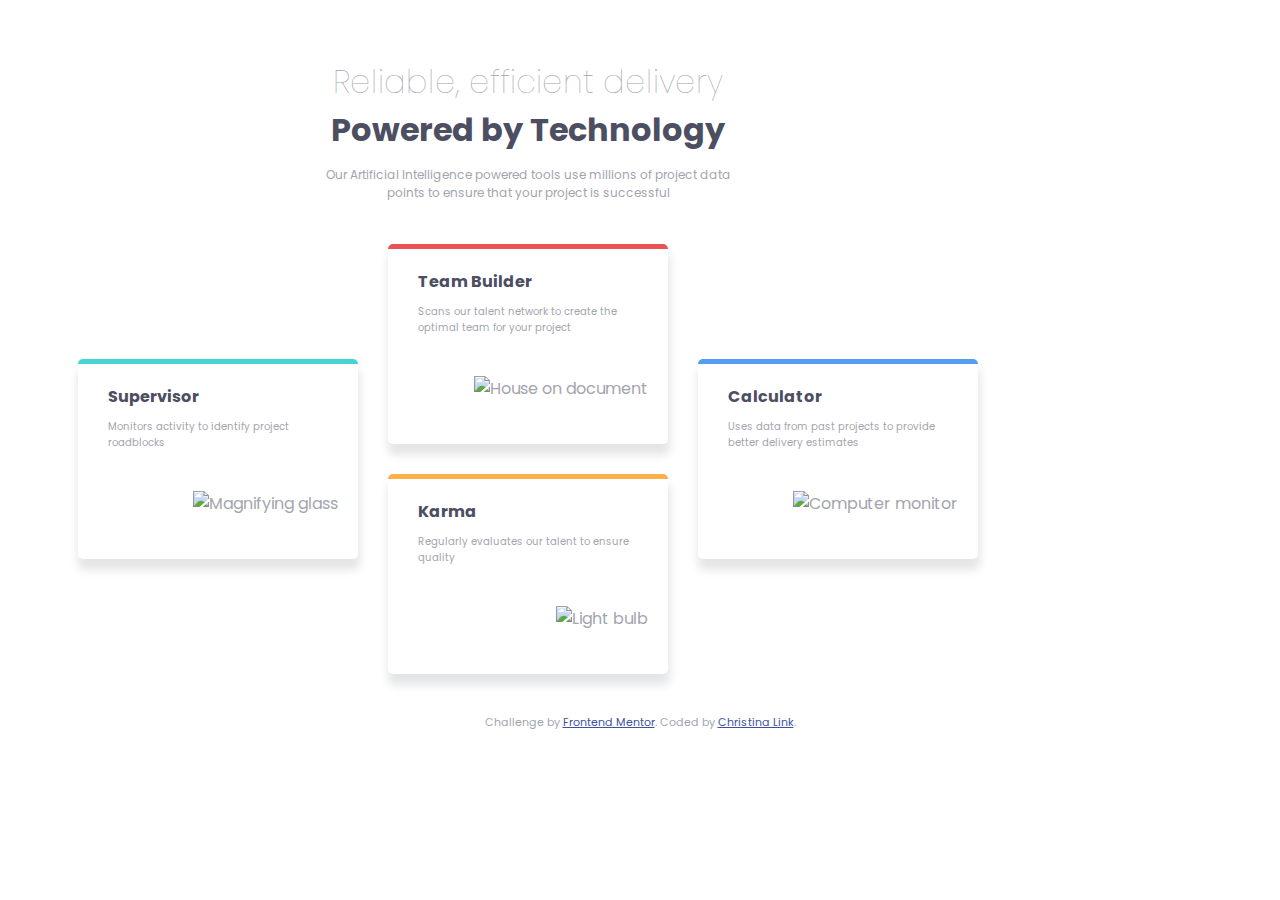
==== four-card-feature-section/index.html @ a08b6974 "Initial Commit" ====
<!DOCTYPE html>
<html lang="en">

<head>
  <meta charset="UTF-8">
  <meta name="viewport" content="width=device-width, initial-scale=1.0">
  <!-- displays site properly based on user's device -->

  <link rel="icon" type="image/png" sizes="32x32" href="./images/favicon-32x32.png">

  <title>Frontend Mentor | Four card feature section</title>

  <link rel="stylesheet" href="style.css">

  <link href="https://fonts.googleapis.com/css2?family=Poppins:wght@200;400;600&display=swap" rel="stylesheet">

</head>

<body>

  <div class="grid-container">
    <header class="header">
      <h1>Reliable, efficient delivery</h1>
      <h1 class="bold">Powered by Technology</h1>
      <p class="headerText">Our Artificial Intelligence powered tools use millions of
        project data points to ensure that your project is successful</p>
    </header>
    <article class="card card1">
      <h4>Supervisor</h4>
      <p>Monitors activity to identify project roadblocks</p>
      <img src="/images/icon-supervisor.svg" alt="Magnifying glass">
    </article>
    <article class="card card2">
      <h4>Team Builder</h4>
      <p>Scans our talent network to create the optimal team for your project</p>
      <img src="/images/icon-team-builder.svg" alt="House on document">
    </article>
    <article class="card card3">
      <h4>Karma</h4>
      <p>Regularly evaluates our talent to ensure quality</p>
      <img src="/images/icon-karma.svg" alt="Light bulb">
    </article>
    <article class="card card4">
      <h4>Calculator</h4>
      <p>Uses data from past projects to provide better delivery estimates</p>
      <img src="/images/icon-calculator.svg" alt="Computer monitor">
    </article>
  </div>

  <footer>
    <p class="attribution">
      Challenge by <a href="https://www.frontendmentor.io?ref=challenge" target="_blank">Frontend Mentor</a>.
      Coded by <a href="#">Christina Link</a>.
    </p>
    <!--<p>Project started on 11-28-2021</p>-->
  </footer>
</body>

</html>
---- four-card-feature-section/style.css ----
* {
    box-sizing: border-box;
    font-family: 'Poppins', sans-serif;
    color: hsl(229, 6%, 66%);
}

/*Main header*/
h1 {
    font-weight: lighter;
    padding: 50px 0 0 0;
    margin: 0;
}

/*Subhead*/
.bold {
    font-weight: bold;
    color: hsl(234, 12%, 34%);
    padding: 0;
}

/*Header paragraph*/
.headerText {
    font-size: 12px;
}

/*Section headers*/
h4 {
   color: hsl(234, 12%, 34%); 
   margin: 0;
}

p {
    font-size: 10px;
}

.grid-container {
    display: grid;
    grid-template-columns: 280px 280px 280px;
    grid-auto-flow: column; 
    grid-gap: 30px;
    margin: 0px 70px 40px 70px;
    align-items: center;
}

.header {
    width: 45%;
    text-align: center;
    margin: auto;
    grid-column: 1 / 4;
    grid-row: 1 / 2;
}

.card {
    position: relative;
    height: 200px;
    max-width: 280px;
    border-radius: 5px;
    box-shadow: 1px 10px 10px 1px hsl(229, 6%, 90%);
    padding: 20px 30px 30px 30px;
    margin: 0;
}

.card1 {
    border-top: 5px solid hsl(180, 62%, 55%);
    grid-column: 1 / 2;
    grid-row: 2 / 4;
}

.card2 {
    border-top: 5px solid hsl(0, 78%, 62%);
    grid-column: 2 / 3;
    grid-row: 2 / 3;
}

.card3 {
    border-top: 5px solid hsl(34, 97%, 64%);
    grid-column: 2 / 3;
    grid-row: 3 / 4;
}

.card4 {
    border-top: 5px solid hsl(212, 86%, 64%);
    grid-column: 3 / 4;
    grid-row: 2 / 4;
}

/* Position of icons in boxes */
article.card img {
    position: absolute;
    bottom: 0;
    right: 0;
    height: 35%;
    padding: 0 20px 20px 0;
}

.attribution {
  font-size: 11px;
  text-align: center;
}

.attribution a {
  color: hsl(228, 45%, 44%);
}

/*Change to 1 column for small screens */
@media (max-width: 375px) {
  .grid-container {
      display: block;
  }
}
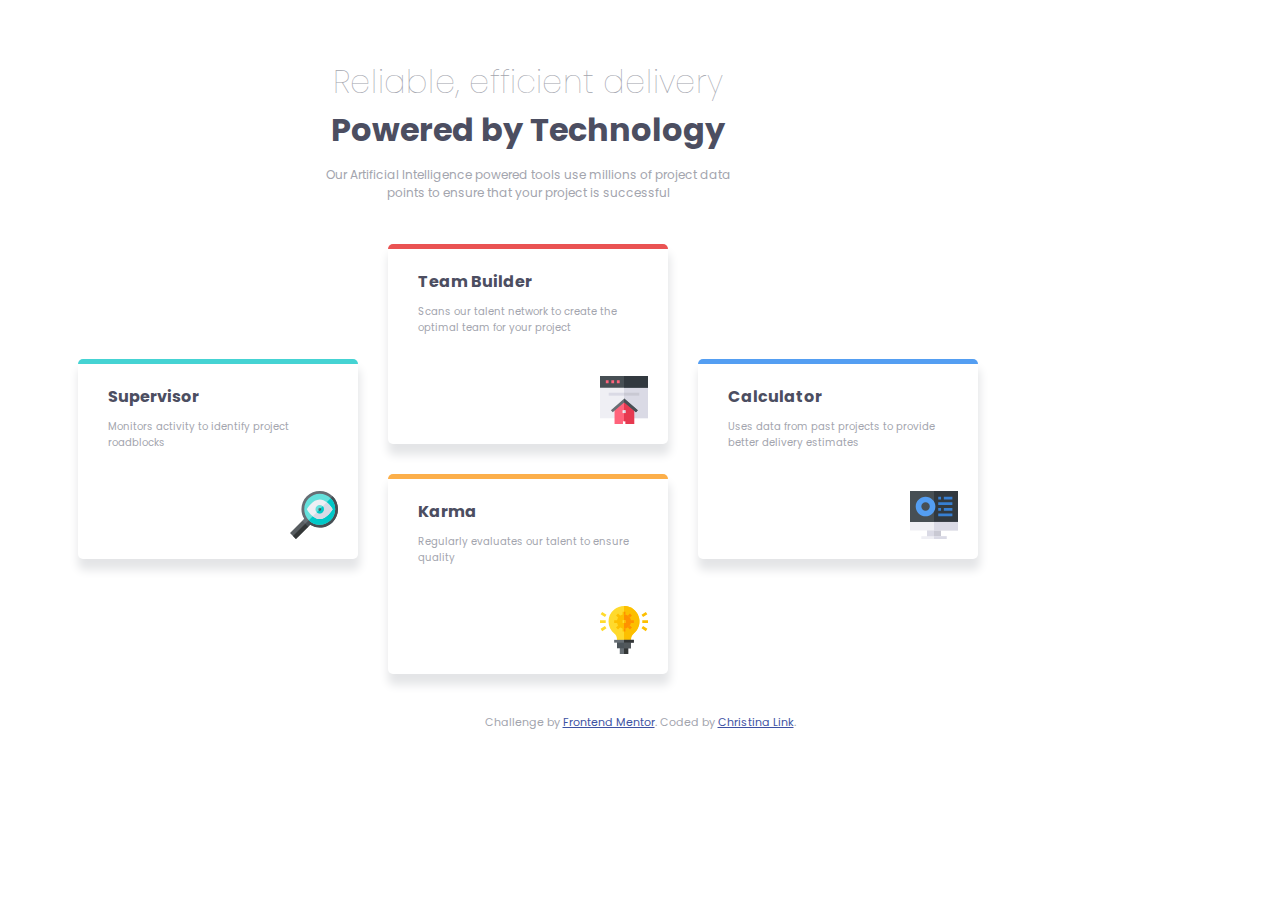
==== commit 1ad6ec89: "Update index.html" ====
--- a/four-card-feature-section/index.html
+++ b/four-card-feature-section/index.html
@@ -28,22 +28,22 @@
     <article class="card card1">
       <h4>Supervisor</h4>
       <p>Monitors activity to identify project roadblocks</p>
-      <img src="/images/icon-supervisor.svg" alt="Magnifying glass">
+      <img src="./images/icon-supervisor.svg" alt="Magnifying glass">
     </article>
     <article class="card card2">
       <h4>Team Builder</h4>
       <p>Scans our talent network to create the optimal team for your project</p>
-      <img src="/images/icon-team-builder.svg" alt="House on document">
+      <img src="./images/icon-team-builder.svg" alt="House on document">
     </article>
     <article class="card card3">
       <h4>Karma</h4>
       <p>Regularly evaluates our talent to ensure quality</p>
-      <img src="/images/icon-karma.svg" alt="Light bulb">
+      <img src="./images/icon-karma.svg" alt="Light bulb">
     </article>
     <article class="card card4">
       <h4>Calculator</h4>
       <p>Uses data from past projects to provide better delivery estimates</p>
-      <img src="/images/icon-calculator.svg" alt="Computer monitor">
+      <img src="./images/icon-calculator.svg" alt="Computer monitor">
     </article>
   </div>
 
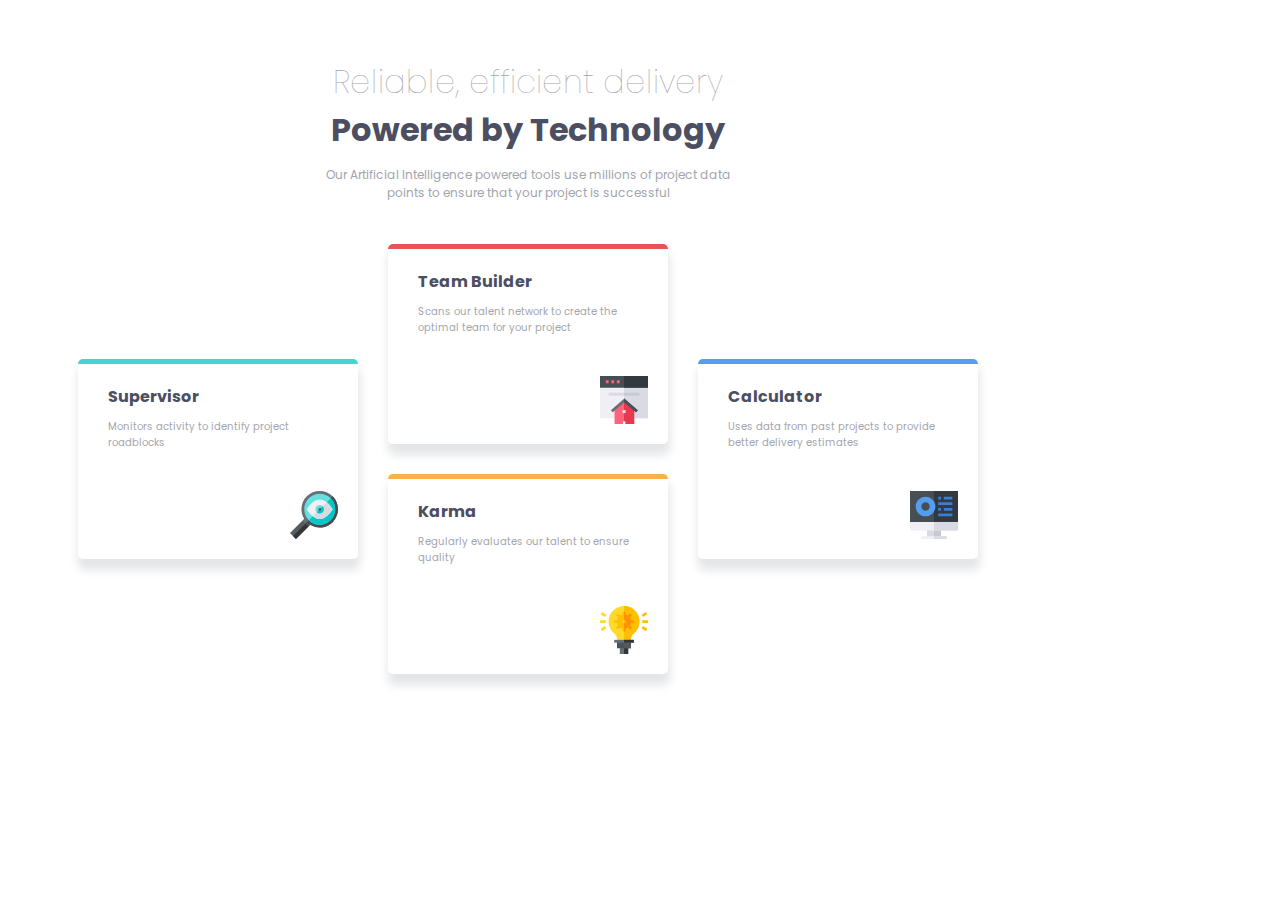
==== commit c2fa2825: "Readme Update" ====
--- a/four-card-feature-section/index.html
+++ b/four-card-feature-section/index.html
@@ -47,13 +47,6 @@
     </article>
   </div>
 
-  <footer>
-    <p class="attribution">
-      Challenge by <a href="https://www.frontendmentor.io?ref=challenge" target="_blank">Frontend Mentor</a>.
-      Coded by <a href="#">Christina Link</a>.
-    </p>
-    <!--<p>Project started on 11-28-2021</p>-->
-  </footer>
 </body>
 
 </html>--- a/four-card-feature-section/style.css
+++ b/four-card-feature-section/style.css
@@ -25,8 +25,8 @@
 
 /*Section headers*/
 h4 {
-   color: hsl(234, 12%, 34%); 
-   margin: 0;
+    color: hsl(234, 12%, 34%);
+    margin: 0;
 }
 
 p {
@@ -36,7 +36,7 @@
 .grid-container {
     display: grid;
     grid-template-columns: 280px 280px 280px;
-    grid-auto-flow: column; 
+    grid-auto-flow: column;
     grid-gap: 30px;
     margin: 0px 70px 40px 70px;
     align-items: center;
@@ -93,18 +93,9 @@
     padding: 0 20px 20px 0;
 }
 
-.attribution {
-  font-size: 11px;
-  text-align: center;
-}
-
-.attribution a {
-  color: hsl(228, 45%, 44%);
-}
-
 /*Change to 1 column for small screens */
 @media (max-width: 375px) {
-  .grid-container {
-      display: block;
-  }
-}
+    .grid-container {
+        display: block;
+    }
+}